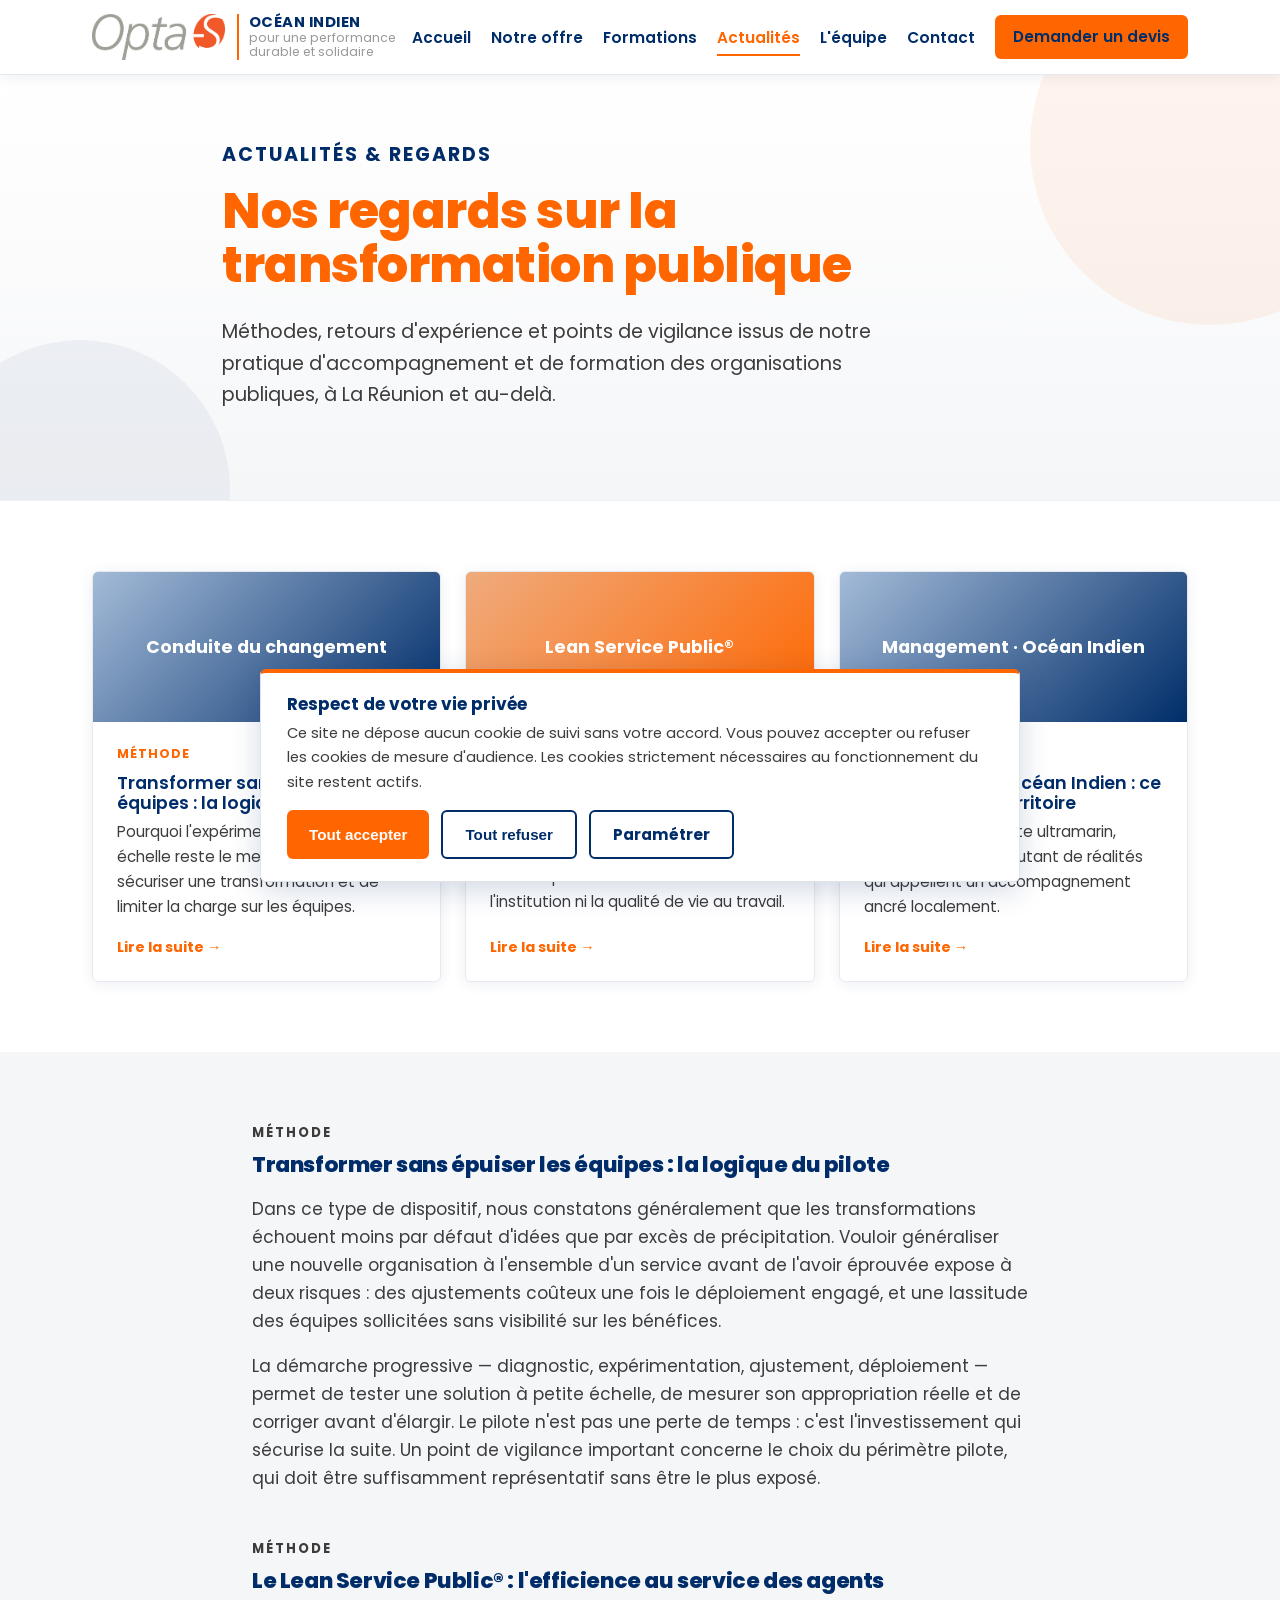
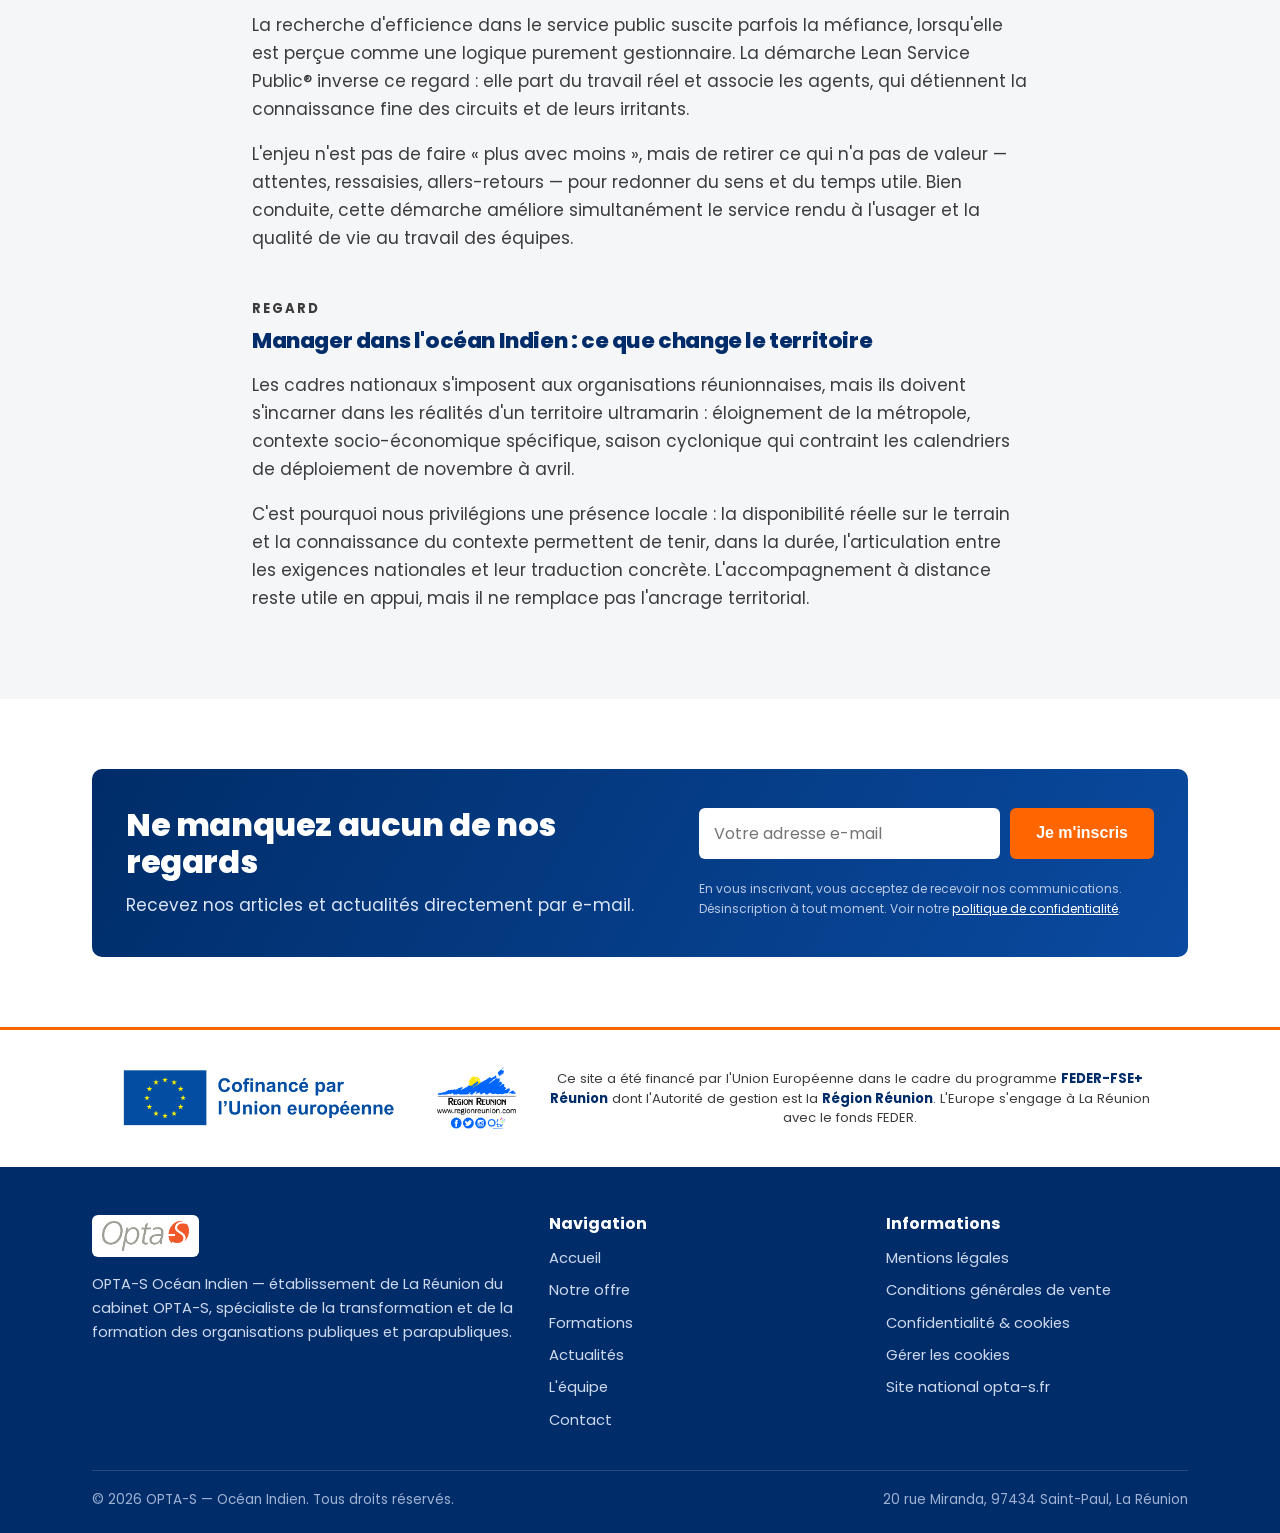
==== actualites.html @ ba2df375 "Add files via upload" ====
<!DOCTYPE html>
<html lang="fr">
<head>
<meta charset="utf-8">
<meta name="viewport" content="width=device-width, initial-scale=1">
<title>Actualités &amp; regards — OPTA-S Océan Indien</title>
<meta name="description" content="Le blog d'OPTA-S Océan Indien : regards et méthodes sur la transformation des organisations publiques, le management et la formation à La Réunion.">
<link rel="canonical" href="https://opta-s.github.io/ocean-indien/actualites.html">
<link rel="stylesheet" href="assets/style.css">
</head>
<body>

<header class="site-header">
  <nav class="nav">
    <a class="brand" href="index.html"><img src="assets/logo-opta-s.png" alt="OPTA-S"><span class="etab"><strong>Océan Indien</strong>pour une performance<br>durable et solidaire</span></a>
    <button class="burger" aria-label="Ouvrir le menu" aria-expanded="false" aria-controls="menu"><span></span><span></span><span></span></button>
    <ul class="menu" id="menu">
      <li><a href="index.html">Accueil</a></li>
      <li><a href="offre.html">Notre offre</a></li>
      <li><a href="catalogue.html">Formations</a></li>
      <li><a href="actualites.html" class="actif">Actualités</a></li>
      <li><a href="equipe.html">L'équipe</a></li>
      <li><a href="contact.html">Contact</a></li>
      <li><a class="btn" href="contact.html">Demander un devis</a></li>
    </ul>
  </nav>
</header>

<section class="hero" style="padding:64px 0 70px">
  <div class="container">
    <p class="sous-titre">Actualités &amp; regards</p>
    <h1>Nos regards sur la transformation publique</h1>
    <p>Méthodes, retours d'expérience et points de vigilance issus de notre pratique d'accompagnement et de formation des organisations publiques, à La Réunion et au-delà.</p>
  </div>
</section>

<section>
  <div class="container">
    <div class="grid grid-3">

      <article class="blog-card">
        <div class="vignette">Conduite du changement</div>
        <div class="corps">
          <span class="date">Méthode</span>
          <h3>Transformer sans épuiser les équipes : la logique du pilote</h3>
          <p>Pourquoi l'expérimentation à petite échelle reste le meilleur moyen de sécuriser une transformation et de limiter la charge sur les équipes.</p>
          <a class="lire" href="#a1">Lire la suite →</a>
        </div>
      </article>

      <article class="blog-card">
        <div class="vignette o">Lean Service Public®</div>
        <div class="corps">
          <span class="date">Méthode</span>
          <h3>Le Lean Service Public® : l'efficience au service des agents</h3>
          <p>Comment chercher l'efficience dans le secteur public sans renier les valeurs de l'institution ni la qualité de vie au travail.</p>
          <a class="lire" href="#a2">Lire la suite →</a>
        </div>
      </article>

      <article class="blog-card">
        <div class="vignette">Management · Océan Indien</div>
        <div class="corps">
          <span class="date">Regard</span>
          <h3>Manager dans l'océan Indien : ce que change le territoire</h3>
          <p>Éloignement, contexte ultramarin, saison cyclonique : autant de réalités qui appellent un accompagnement ancré localement.</p>
          <a class="lire" href="#a3">Lire la suite →</a>
        </div>
      </article>

    </div>
  </div>
</section>

<!-- ARTICLES COMPLETS -->
<section class="section-gris">
  <div class="container contenu-legal" style="max-width:820px;margin:0 auto">

    <article id="a1" style="margin-bottom:46px">
      <p class="sous-titre">Méthode</p>
      <h2 style="margin-top:0">Transformer sans épuiser les équipes : la logique du pilote</h2>
      <p>Dans ce type de dispositif, nous constatons généralement que les transformations échouent moins par défaut d'idées que par excès de précipitation. Vouloir généraliser une nouvelle organisation à l'ensemble d'un service avant de l'avoir éprouvée expose à deux risques : des ajustements coûteux une fois le déploiement engagé, et une lassitude des équipes sollicitées sans visibilité sur les bénéfices.</p>
      <p>La démarche progressive — diagnostic, expérimentation, ajustement, déploiement — permet de tester une solution à petite échelle, de mesurer son appropriation réelle et de corriger avant d'élargir. Le pilote n'est pas une perte de temps : c'est l'investissement qui sécurise la suite. Un point de vigilance important concerne le choix du périmètre pilote, qui doit être suffisamment représentatif sans être le plus exposé.</p>
    </article>

    <article id="a2" style="margin-bottom:46px">
      <p class="sous-titre">Méthode</p>
      <h2 style="margin-top:0">Le Lean Service Public® : l'efficience au service des agents</h2>
      <p>La recherche d'efficience dans le service public suscite parfois la méfiance, lorsqu'elle est perçue comme une logique purement gestionnaire. La démarche Lean Service Public® inverse ce regard : elle part du travail réel et associe les agents, qui détiennent la connaissance fine des circuits et de leurs irritants.</p>
      <p>L'enjeu n'est pas de faire « plus avec moins », mais de retirer ce qui n'a pas de valeur — attentes, ressaisies, allers-retours — pour redonner du sens et du temps utile. Bien conduite, cette démarche améliore simultanément le service rendu à l'usager et la qualité de vie au travail des équipes.</p>
    </article>

    <article id="a3">
      <p class="sous-titre">Regard</p>
      <h2 style="margin-top:0">Manager dans l'océan Indien : ce que change le territoire</h2>
      <p>Les cadres nationaux s'imposent aux organisations réunionnaises, mais ils doivent s'incarner dans les réalités d'un territoire ultramarin : éloignement de la métropole, contexte socio-économique spécifique, saison cyclonique qui contraint les calendriers de déploiement de novembre à avril.</p>
      <p>C'est pourquoi nous privilégions une présence locale : la disponibilité réelle sur le terrain et la connaissance du contexte permettent de tenir, dans la durée, l'articulation entre les exigences nationales et leur traduction concrète. L'accompagnement à distance reste utile en appui, mais il ne remplace pas l'ancrage territorial.</p>
    </article>

  </div>
</section>

<!-- NEWSLETTER -->
<section>
  <div class="container">
    <div class="newsletter">
      <div>
        <h2>Ne manquez aucun de nos regards</h2>
        <p>Recevez nos articles et actualités directement par e-mail.</p>
      </div>
      <form id="newsletter-form" action="#" method="post" novalidate>
        <input type="email" name="email" aria-label="Votre e-mail" placeholder="Votre adresse e-mail" required>
        <button class="btn" type="submit">Je m'inscris</button>
        <span class="rgpd">En vous inscrivant, vous acceptez de recevoir nos communications. Désinscription à tout moment. Voir notre <a href="confidentialite.html" style="color:#fff;text-decoration:underline">politique de confidentialité</a>.</span>
      </form>
    </div>
  </div>
</section>

<div class="financement">
  <div class="container wrap">
    <div class="logos"><img src="assets/eu-cofinance-officiel.png" alt="Cofinancé par l'Union européenne"><img src="assets/region-reunion.png" alt="Région Réunion"></div>
    <p class="mention">Ce site a été financé par l'Union Européenne dans le cadre du programme <strong>FEDER-FSE+ Réunion</strong> dont l'Autorité de gestion est la <strong>Région Réunion</strong>. L'Europe s'engage à La Réunion avec le fonds FEDER.</p>
  </div>
</div>

<footer class="site-footer">
  <div class="container">
    <div class="cols">
      <div class="brand-foot"><img src="assets/logo-opta-s.png" alt="OPTA-S"><p>OPTA-S Océan Indien — établissement de La Réunion du cabinet OPTA-S, spécialiste de la transformation et de la formation des organisations publiques et parapubliques.</p></div>
      <div><h4>Navigation</h4><ul><li><a href="index.html">Accueil</a></li><li><a href="offre.html">Notre offre</a></li><li><a href="catalogue.html">Formations</a></li><li><a href="actualites.html">Actualités</a></li><li><a href="equipe.html">L'équipe</a></li><li><a href="contact.html">Contact</a></li></ul></div>
      <div><h4>Informations</h4><ul><li><a href="mentions-legales.html">Mentions légales</a></li><li><a href="cgv.html">Conditions générales de vente</a></li><li><a href="confidentialite.html">Confidentialité &amp; cookies</a></li><li><a href="#" class="rouvrir-cookies">Gérer les cookies</a></li><li><a href="https://www.opta-s.fr" target="_blank" rel="noopener">Site national opta-s.fr</a></li></ul></div>
    </div>
    <div class="copyright"><span>© <span class="annee">2026</span> OPTA-S — Océan Indien. Tous droits réservés.</span><span>20 rue Miranda, 97434 Saint-Paul, La Réunion</span></div>
  </div>
</footer>

<div class="cookie-banner" id="cookie-banner" role="dialog" aria-live="polite" aria-label="Gestion des cookies">
  <h4>Respect de votre vie privée</h4>
  <p>Ce site ne dépose aucun cookie de suivi sans votre accord. Vous pouvez accepter ou refuser les cookies de mesure d'audience. Les cookies strictement nécessaires au fonctionnement du site restent actifs.</p>
  <div class="cookie-actions">
    <button class="btn" id="cookie-accept">Tout accepter</button>
    <button class="btn btn-ghost" id="cookie-refuse">Tout refuser</button>
    <a class="btn btn-ghost" href="confidentialite.html#cookies">Paramétrer</a>
  </div>
</div>

<script src="assets/main.js"></script>
</body>
</html>
---- assets/style.css ----
/* =========================================================
   OPTA-S Océan Indien — feuille de styles
   Alignée sur l'identité opta-s.fr : police Poppins,
   gros titres orange, fond blanc épuré, baseline
   « pour une performance durable et solidaire ».
   ========================================================= */

@import url('https://fonts.googleapis.com/css2?family=Poppins:ital,wght@0,300;0,400;0,500;0,600;0,700;0,800;1,400&display=swap');

:root{
  --orange:#FF6600;
  --orange-clair:#EFAB7D;
  --bleu:#002D69;
  --bleu-clair:#A4BBD8;
  --gris-fonce:#3C3C3C;
  --gris:#999999;
  --gris-bg:#f5f6f8;
  --blanc:#ffffff;
  --max:1140px;
  --radius:6px;
  --ombre:0 2px 14px rgba(0,45,105,.08);
}

*{box-sizing:border-box}
html{scroll-behavior:smooth}
body{
  margin:0;
  font-family:"Poppins","Helvetica Neue",Arial,sans-serif;
  color:var(--gris-fonce);
  line-height:1.65;
  font-size:17px;
  font-weight:400;
  background:var(--blanc);
}
img{max-width:100%;height:auto;display:block}
a{color:var(--bleu);text-decoration:none}
a:hover{text-decoration:underline}
.container{max-width:var(--max);margin:0 auto;padding:0 22px}

h1,h2,h3,h4{font-family:"Poppins",sans-serif;color:var(--bleu);font-weight:700;line-height:1.15;margin:0 0 .5em}
h1{font-size:2.6rem;font-weight:800;letter-spacing:-.5px}
h2{font-size:2rem;font-weight:800;margin-top:0;letter-spacing:-.4px}
h3{font-size:1.25rem;font-weight:600}
.sous-titre{color:var(--orange);text-transform:uppercase;letter-spacing:2px;font-size:.82rem;font-weight:700;margin:0 0 .7em}
.lead{font-size:1.15rem;color:var(--gris-fonce)}
.muted{color:var(--gris)}

/* ---------- En-tête ---------- */
.site-header{position:sticky;top:0;z-index:50;background:var(--blanc);border-bottom:1px solid #e7e9ee;box-shadow:var(--ombre)}
.nav{display:flex;align-items:center;justify-content:space-between;padding:14px 22px;max-width:var(--max);margin:0 auto}
.brand{display:flex;align-items:center;gap:12px}
.brand img{height:46px;width:auto}
.brand .etab{font-size:.78rem;color:var(--gris);line-height:1.15;border-left:2px solid var(--orange);padding-left:10px}
.brand .etab strong{display:block;color:var(--bleu);font-size:.92rem;text-transform:uppercase;letter-spacing:.5px}
.menu{display:flex;gap:20px;list-style:none;margin:0;padding:0;align-items:center}
.menu a{color:var(--bleu);font-weight:600;font-size:.96rem;padding:6px 0;position:relative}
.menu a:hover{text-decoration:none;color:var(--orange)}
.menu a.actif{color:var(--orange)}
.menu a.actif::after,.menu a:hover::after{content:"";position:absolute;left:0;right:0;bottom:-2px;height:2px;background:var(--orange)}
.menu .btn{padding:9px 18px}
.burger{display:none;background:none;border:0;cursor:pointer;padding:8px}
.burger span{display:block;width:26px;height:3px;background:var(--bleu);margin:5px 0;border-radius:2px;transition:.2s}

.btn{display:inline-block;background:var(--orange);color:#fff;padding:13px 26px;border-radius:var(--radius);font-weight:700;border:0;cursor:pointer;transition:.18s;font-size:1rem}
.btn:hover{background:#e65c00;text-decoration:none;color:#fff}
.btn-ghost{background:transparent;color:var(--bleu);border:2px solid var(--bleu)}
.btn-ghost:hover{background:var(--bleu);color:#fff}

/* ---------- Hero (fond clair, gros titre orange — style opta-s.fr) ---------- */
.hero{position:relative;background:linear-gradient(180deg,#ffffff 0%,#f5f6f8 100%);color:var(--gris-fonce);padding:78px 0 84px;overflow:hidden;border-bottom:1px solid #eef0f4}
.hero::after{content:"";position:absolute;right:-110px;top:-110px;width:360px;height:360px;background:var(--orange);opacity:.07;border-radius:50%}
.hero::before{content:"";position:absolute;left:-70px;bottom:-140px;width:300px;height:300px;background:var(--bleu);opacity:.05;border-radius:50%}
.hero .container{position:relative;z-index:2;max-width:880px}
.hero h1{color:var(--orange);font-size:3.1rem;line-height:1.08}
.hero .sous-titre{color:var(--bleu)}
.hero p{font-size:1.2rem;color:var(--gris-fonce);max-width:700px}
.hero .actions{margin-top:28px;display:flex;gap:14px;flex-wrap:wrap}

/* ---------- Sections ---------- */
section{padding:70px 0}
.section-gris{background:var(--gris-bg)}
.section-head{max-width:760px;margin:0 auto 46px;text-align:center}
.section-head.left{margin-left:0;text-align:left}

/* ---------- Grilles cartes ---------- */
.grid{display:grid;gap:24px}
.grid-3{grid-template-columns:repeat(3,1fr)}
.grid-2{grid-template-columns:repeat(2,1fr)}
.card{background:#fff;border:1px solid #e7e9ee;border-radius:var(--radius);padding:30px 26px;box-shadow:var(--ombre);transition:.18s}
.card:hover{transform:translateY(-4px);border-color:var(--bleu-clair)}
.card .ico{width:52px;height:52px;border-radius:12px;background:rgba(255,102,0,.1);display:flex;align-items:center;justify-content:center;margin-bottom:16px}
.card .ico svg{width:28px;height:28px;stroke:var(--orange)}
.card h3{margin-bottom:.4em}
.card p{margin:0;color:var(--gris-fonce);font-size:.98rem}

/* ---------- Bandeau chiffres ---------- */
.stats{display:grid;grid-template-columns:repeat(4,1fr);gap:20px;text-align:center}
.stats .num{font-size:2.4rem;font-weight:700;color:var(--orange);line-height:1}
.stats .lbl{color:var(--gris);font-size:.92rem;margin-top:6px}

/* ---------- Équipe ---------- */
.profil{display:grid;grid-template-columns:200px 1fr;gap:28px;background:#fff;border:1px solid #e7e9ee;border-radius:var(--radius);padding:28px;box-shadow:var(--ombre);margin-bottom:26px}
.profil .photo{width:200px;height:240px;border-radius:var(--radius);background:linear-gradient(160deg,#A4BBD8,#002D69);display:flex;align-items:center;justify-content:center;color:#fff;font-size:3.4rem;font-weight:700;overflow:hidden}
.profil .photo img{width:100%;height:100%;object-fit:cover}
.profil h3{margin-bottom:.1em}
.profil .role{color:var(--orange);font-weight:700;margin-bottom:.7em;font-size:.95rem}
.tags{display:flex;flex-wrap:wrap;gap:8px;margin-top:12px}
.tag{background:rgba(0,45,105,.07);color:var(--bleu);font-size:.8rem;padding:4px 12px;border-radius:20px;font-weight:600}

/* ---------- Liste enrichie ---------- */
.feature{display:flex;gap:16px;margin-bottom:22px}
.feature .check{flex:0 0 26px;width:26px;height:26px;border-radius:50%;background:var(--orange);color:#fff;display:flex;align-items:center;justify-content:center;font-weight:700;margin-top:3px}
.feature h4{margin:0 0 .2em}
.feature p{margin:0;color:var(--gris-fonce);font-size:.97rem}

/* ---------- Bloc contact ---------- */
.contact-grid{display:grid;grid-template-columns:1fr 1fr;gap:40px;align-items:start}
.info-row{display:flex;gap:14px;margin-bottom:20px;align-items:flex-start}
.info-row .ic{flex:0 0 42px;width:42px;height:42px;border-radius:10px;background:rgba(0,45,105,.07);display:flex;align-items:center;justify-content:center}
.info-row .ic svg{width:22px;height:22px;stroke:var(--bleu)}
.info-row strong{display:block;color:var(--bleu)}
form .champ{margin-bottom:18px}
form label{display:block;font-weight:600;color:var(--bleu);margin-bottom:6px;font-size:.95rem}
form input,form textarea{width:100%;padding:12px 14px;border:1px solid #cfd5e0;border-radius:var(--radius);font-family:inherit;font-size:1rem}
form input:focus,form textarea:focus{outline:2px solid var(--bleu-clair);border-color:var(--bleu)}
.form-note{font-size:.82rem;color:var(--gris);margin-top:8px}

/* ---------- Contenu légal ---------- */
.contenu-legal{max-width:820px}
.contenu-legal h2{margin-top:1.6em;font-size:1.35rem}
.contenu-legal h2:first-of-type{margin-top:0}
.contenu-legal p,.contenu-legal li{color:var(--gris-fonce)}
.contenu-legal a{color:var(--orange)}

/* ---------- Pied de page + bandeau FEDER ---------- */
.financement{background:#fff;border-top:3px solid var(--orange);padding:26px 0}
.financement .wrap{display:flex;align-items:center;gap:24px;flex-wrap:wrap;justify-content:center;text-align:center}
.financement .logos{display:flex;align-items:center;gap:20px;flex-wrap:wrap;justify-content:center}
.financement .logos img,.financement .logos .logo-ph{height:62px;width:auto}
.financement .logo-ph{height:62px;min-width:150px;border:1.5px dashed var(--gris);border-radius:6px;display:flex;align-items:center;justify-content:center;color:var(--gris);font-size:.72rem;text-align:center;padding:6px 10px;line-height:1.2}
.financement .mention{max-width:620px;font-size:.82rem;color:var(--gris-fonce);line-height:1.5}
.financement .mention strong{color:var(--bleu)}

.site-footer{background:var(--bleu);color:#cdd8ec;padding:48px 0 22px;font-size:.92rem}
.site-footer .cols{display:grid;grid-template-columns:1.4fr 1fr 1fr;gap:34px;margin-bottom:30px}
.site-footer h4{color:#fff;font-size:1rem;margin-bottom:.8em}
.site-footer a{color:#cdd8ec}
.site-footer a:hover{color:#fff}
.site-footer ul{list-style:none;padding:0;margin:0}
.site-footer li{margin-bottom:8px}
.site-footer .brand-foot img{height:42px;background:#fff;padding:6px 10px;border-radius:6px;margin-bottom:14px}
.copyright{border-top:1px solid rgba(255,255,255,.15);padding-top:18px;display:flex;justify-content:space-between;flex-wrap:wrap;gap:10px;font-size:.85rem;color:#9fb2d4}

/* ---------- Bandeau cookies ---------- */
.cookie-banner{position:fixed;left:18px;right:18px;bottom:18px;z-index:100;background:#fff;border:1px solid #e0e3ea;border-top:4px solid var(--orange);border-radius:var(--radius);box-shadow:0 8px 30px rgba(0,45,105,.18);padding:22px 26px;max-width:760px;margin:0 auto;display:none}
.cookie-banner.show{display:block}
.cookie-banner h4{margin:0 0 .4em}
.cookie-banner p{margin:0 0 16px;font-size:.92rem;color:var(--gris-fonce)}
.cookie-banner .cookie-actions{display:flex;gap:12px;flex-wrap:wrap}
.cookie-banner .btn{padding:10px 22px;font-size:.95rem}

/* ---------- Catalogue / formations (dimension marchande) ---------- */
.prod{display:flex;flex-direction:column;background:#fff;border:1px solid #e7e9ee;border-radius:var(--radius);box-shadow:var(--ombre);overflow:hidden;transition:.18s}
.prod:hover{transform:translateY(-4px);border-color:var(--bleu-clair)}
.prod .prod-top{padding:24px 24px 0}
.prod .cat{display:inline-block;background:rgba(255,102,0,.1);color:var(--orange);font-size:.72rem;font-weight:700;text-transform:uppercase;letter-spacing:1px;padding:4px 10px;border-radius:20px;margin-bottom:12px}
.prod h3{font-size:1.12rem;margin-bottom:.4em}
.prod p{font-size:.95rem;margin:0 0 16px;color:var(--gris-fonce)}
.prod .prod-foot{margin-top:auto;padding:0 24px 24px;display:flex;align-items:center;justify-content:space-between;gap:12px}
.prod .prix{font-weight:700;color:var(--bleu);font-size:.95rem}
.prod .prix small{display:block;color:var(--gris);font-weight:400;font-size:.78rem}
.prod .btn{padding:9px 16px;font-size:.9rem;white-space:nowrap}
.duree{font-size:.8rem;color:var(--gris);margin-bottom:14px}

/* ---------- Blog / actualités ---------- */
.blog-card{display:flex;flex-direction:column;background:#fff;border:1px solid #e7e9ee;border-radius:var(--radius);box-shadow:var(--ombre);overflow:hidden;transition:.18s}
.blog-card:hover{transform:translateY(-4px);border-color:var(--bleu-clair)}
.blog-card .vignette{height:150px;background:linear-gradient(135deg,#A4BBD8,#002D69);display:flex;align-items:center;justify-content:center;color:#fff;font-weight:700;font-size:1.1rem;text-align:center;padding:0 18px}
.blog-card .vignette.o{background:linear-gradient(135deg,#EFAB7D,#FF6600)}
.blog-card .corps{padding:22px 24px;display:flex;flex-direction:column;flex:1}
.blog-card .date{color:var(--orange);font-size:.78rem;font-weight:700;text-transform:uppercase;letter-spacing:1px;margin-bottom:8px}
.blog-card h3{font-size:1.1rem;margin-bottom:.4em}
.blog-card p{font-size:.94rem;margin:0 0 16px;color:var(--gris-fonce)}
.blog-card a.lire{margin-top:auto;color:var(--orange);font-weight:700;font-size:.9rem}

/* ---------- Bandeau newsletter ---------- */
.newsletter{background:linear-gradient(120deg,#002D69,#0a4aa0);color:#fff;border-radius:10px;padding:38px 34px;display:grid;grid-template-columns:1.2fr 1fr;gap:28px;align-items:center}
.newsletter h2{color:#fff;margin:0 0 .3em}
.newsletter p{color:#dce6f7;margin:0}
.newsletter form{display:flex;gap:10px;flex-wrap:wrap}
.newsletter input{flex:1;min-width:200px;padding:13px 15px;border:0;border-radius:var(--radius);font-family:inherit;font-size:1rem}
.newsletter .btn{background:var(--orange)}
.newsletter .rgpd{font-size:.76rem;color:#b9c8e4;margin-top:10px;flex-basis:100%}

/* ---------- Responsive ---------- */
@media(max-width:880px){
  .grid-3,.grid-2,.contact-grid,.newsletter{grid-template-columns:1fr}
  .stats{grid-template-columns:repeat(2,1fr);gap:30px}
  .site-footer .cols{grid-template-columns:1fr}
  .menu{position:fixed;inset:64px 0 auto 0;background:#fff;flex-direction:column;gap:0;padding:8px 0;border-bottom:1px solid #e7e9ee;box-shadow:var(--ombre);display:none}
  .menu.open{display:flex}
  .menu li{width:100%}
  .menu a{display:block;padding:14px 22px}
  .menu .btn{margin:10px 22px;text-align:center}
  .burger{display:block}
  .hero h1{font-size:2.05rem}
  .profil{grid-template-columns:1fr}
  .profil .photo{width:140px;height:160px;font-size:2.6rem}
}
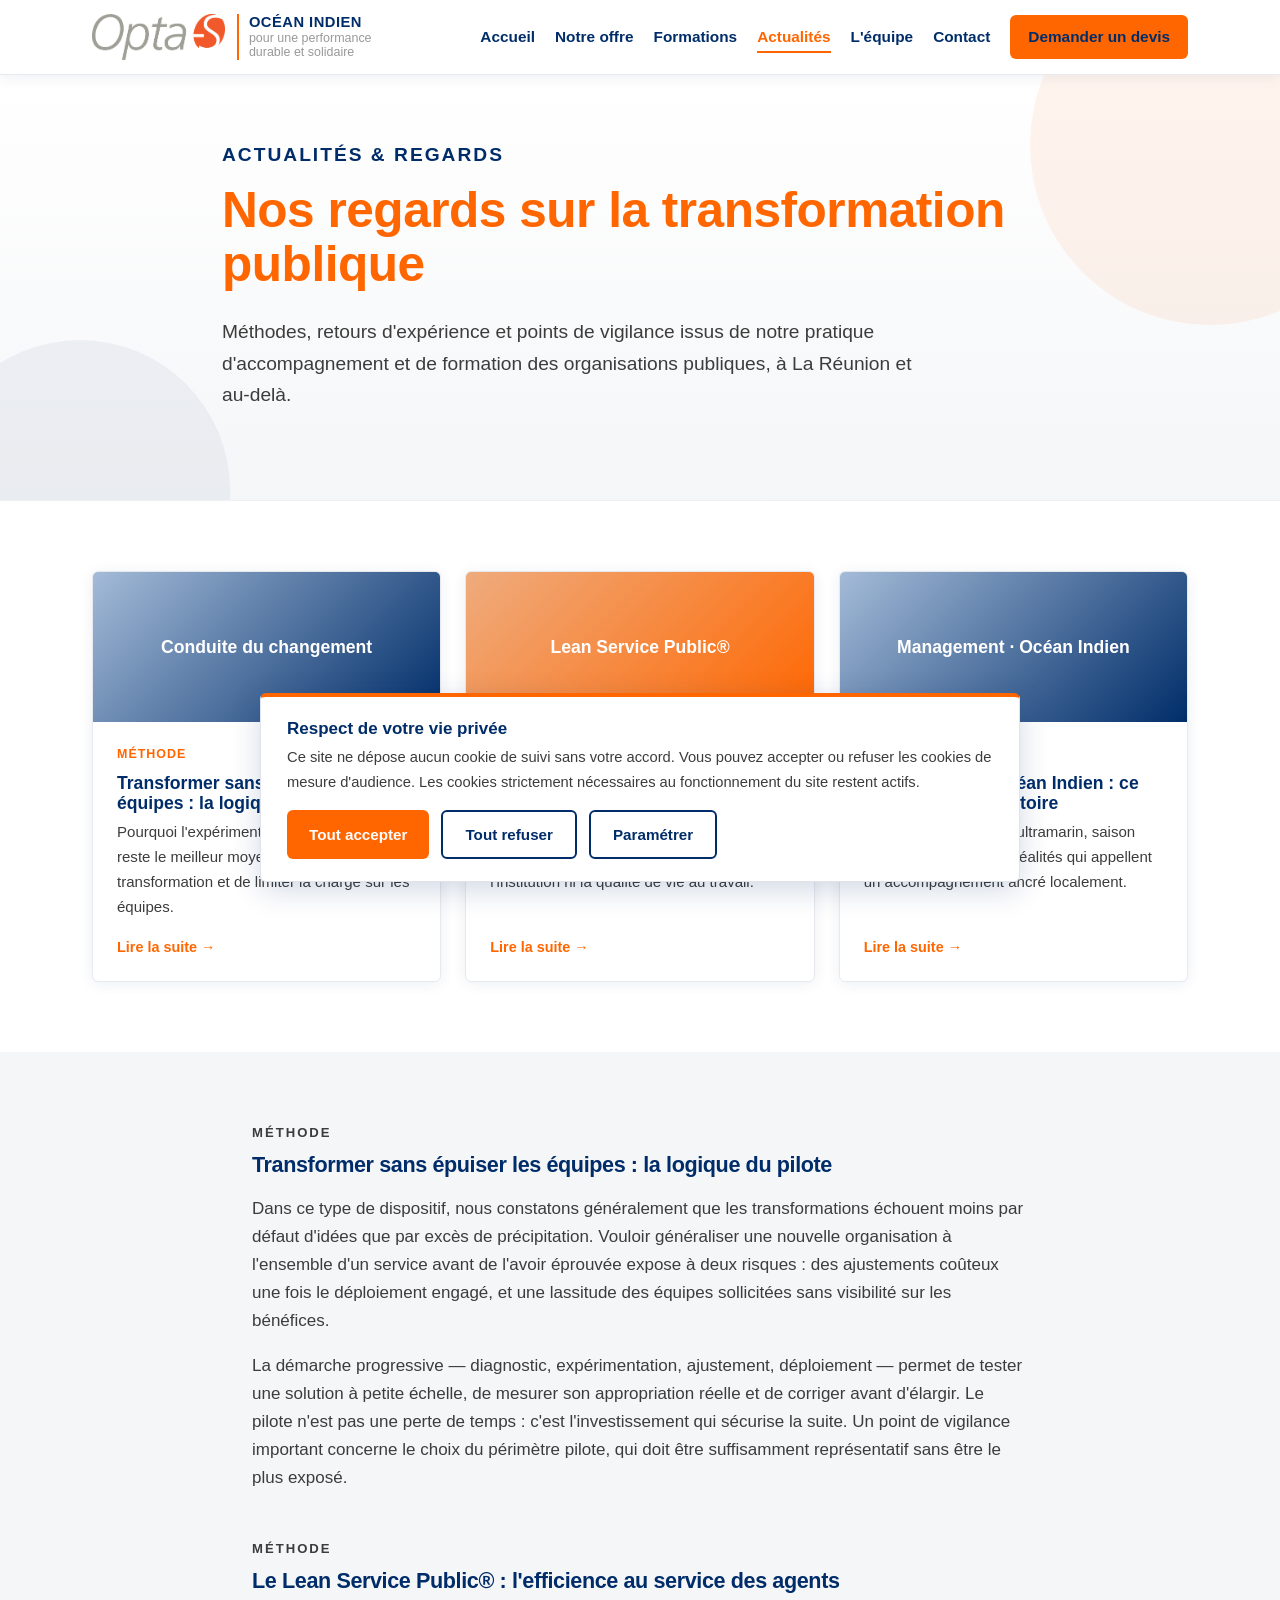
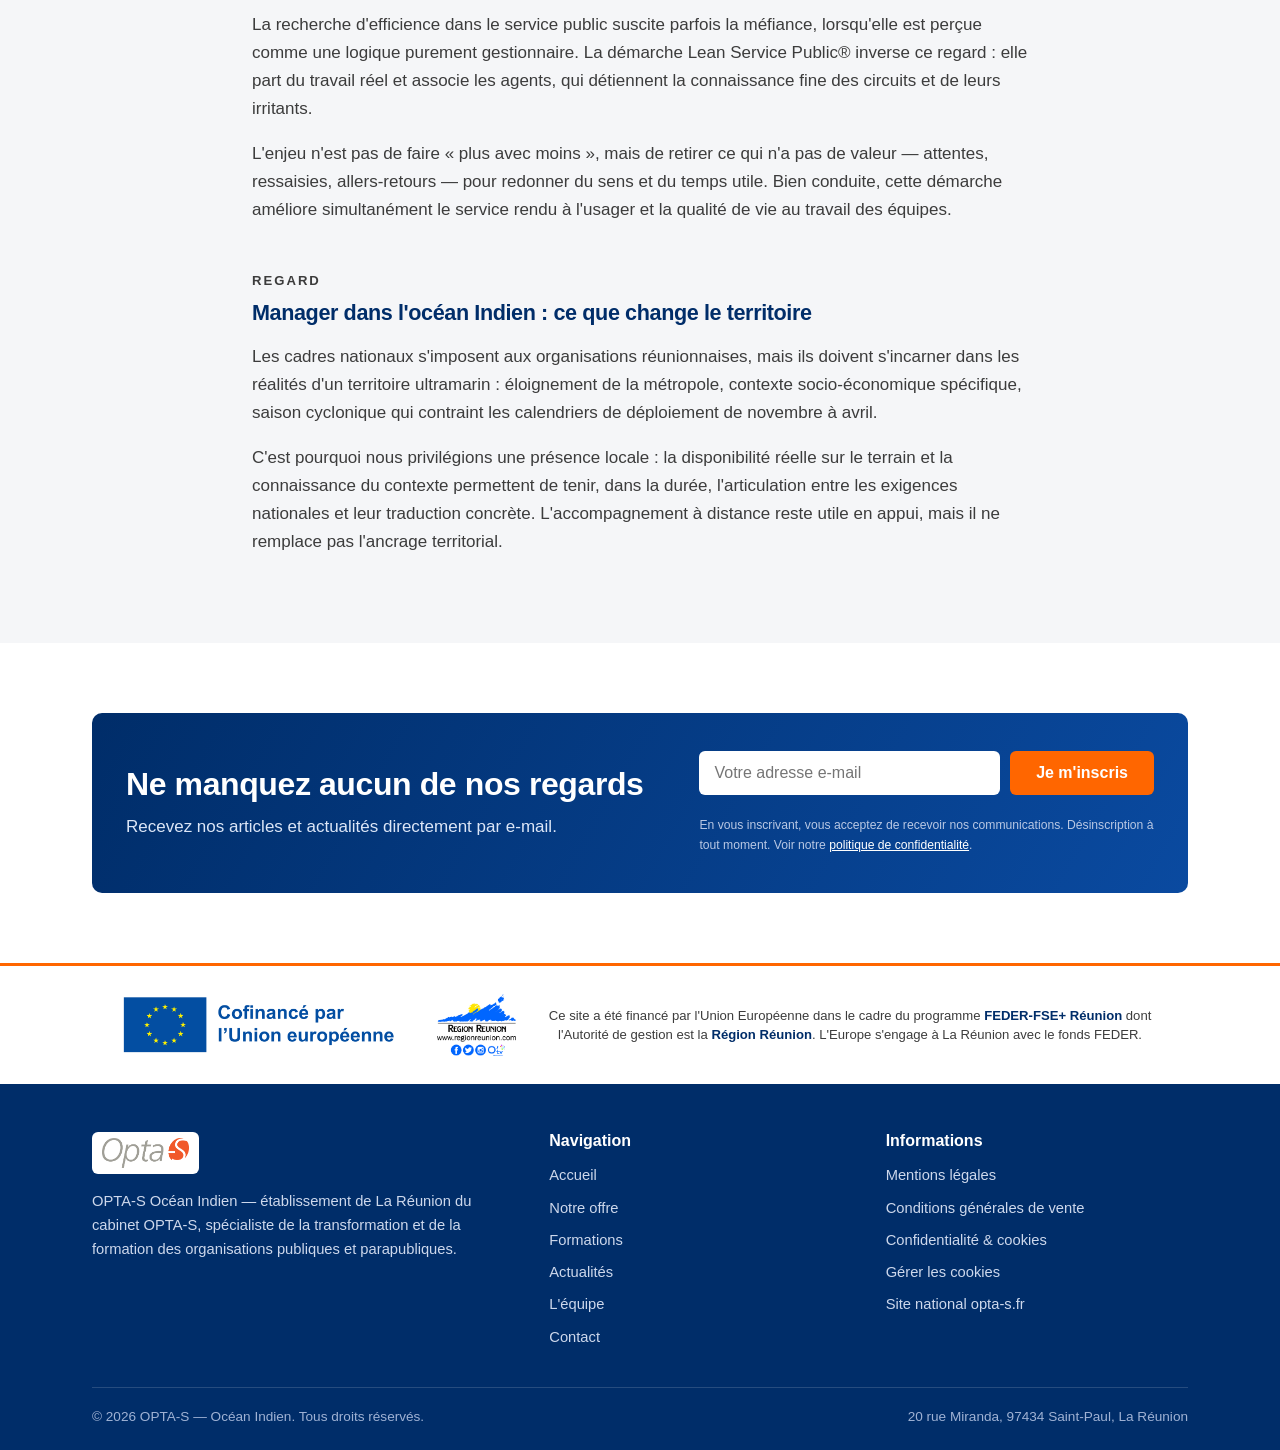
==== commit 85dfcc1f: "Add files via upload" ====
--- a/actualites.html
+++ b/actualites.html
@@ -3,9 +3,11 @@
 <head>
 <meta charset="utf-8">
 <meta name="viewport" content="width=device-width, initial-scale=1">
+<meta name="referrer" content="strict-origin-when-cross-origin">
+<meta http-equiv="Content-Security-Policy" content="default-src 'self'; base-uri 'self'; img-src 'self' data:; style-src 'self' 'unsafe-inline' https://fonts.googleapis.com; font-src 'self' https://fonts.gstatic.com; script-src 'self' 'unsafe-inline'; connect-src 'self' https://api.web3forms.com; form-action 'self' https://api.web3forms.com">
 <title>Actualités &amp; regards — OPTA-S Océan Indien</title>
 <meta name="description" content="Le blog d'OPTA-S Océan Indien : regards et méthodes sur la transformation des organisations publiques, le management et la formation à La Réunion.">
-<link rel="canonical" href="https://opta-s.github.io/ocean-indien/actualites.html">
+<link rel="canonical" href="https://opta-s.github.io/OPTA-S-OI/actualites.html">
 <link rel="stylesheet" href="assets/style.css">
 </head>
 <body>
